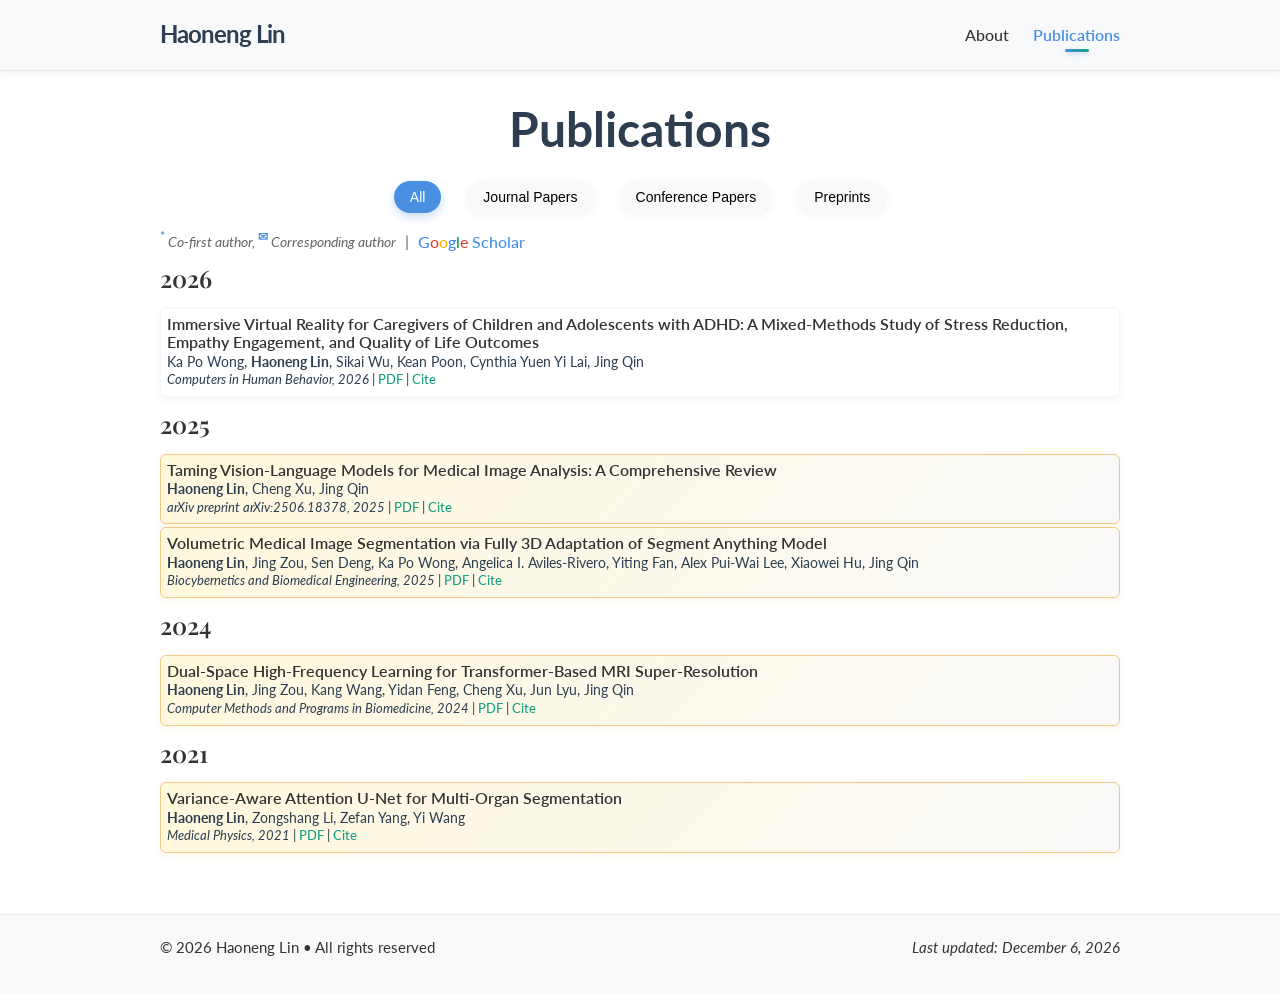
==== publications.html @ 93731b30 "Add files via upload" ====
<!DOCTYPE html>
<html lang="en">
<head>
    <meta charset="UTF-8">
    <meta name="viewport" content="width=device-width, initial-scale=1.0">
    <title>Haoneng Lin - Publications</title>
    <link rel="stylesheet" href="css/main.css">
    <link rel="stylesheet" href="css/publications.css">
    <link rel="stylesheet" href="https://cdnjs.cloudflare.com/ajax/libs/font-awesome/6.0.0/css/all.min.css">
    <link rel="preconnect" href="https://fonts.googleapis.com">
    <link rel="preconnect" href="https://fonts.gstatic.com" crossorigin>
    <link href="https://fonts.googleapis.com/css2?family=Lato:wght@300;400;700&family=Playfair+Display:wght@400;700&display=swap" rel="stylesheet">
    <script src="js/navigation.js"></script>
</head>
<body class="publications-page">

    <div class="page-content">
        <div class="wrapper">
            <h1 class="page-title">Publications</h1> 
                            
            <div class="publication-filters">
                <button class="filter-btn active" data-filter="all">All</button>
                <button class="filter-btn" data-filter="journal">Journal Papers</button>
                <button class="filter-btn" data-filter="conference">Conference Papers</button>
                <button class="filter-btn" data-filter="preprint">Preprints</button>
            </div>

            <div style="text-align: left;">
                    <span class="notation-item" style="font-size: 0.9em;"><sup>*</sup> Co-first author, <sup>✉</sup> Corresponding author</span>
                    <span class="link-separator">|</span>
                    <a href="https://scholar.google.com.hk/citations?user=DPz_c_8AAAAJ&hl=zh-CN" target="_blank" class="google-scholar-link"><font color="#4285F4">G</font><font color="#DB4437">o</font><font color="#F4B400">o</font><font color="#4285F4">g</font><font color="#0F9D58">l</font><font color="#DB4437">e</font> Scholar</a>
            </div>

            <div id="publications-container" class="publications-list">
                <!-- Publications will be loaded from BIB file via JavaScript -->
                <div class="loading">Loading publications...</div>
            </div>


        </div>
    </div>

    <footer class="site-footer" id="site-footer">
        <!-- Footer content will be generated by footer.js -->
    </footer>

    <script src="js/bibtex-parser.js"></script>
    <script src="js/publications.js"></script>
    <script src="js/animations.js"></script>
    <script src="js/footer.js"></script>
</body>
</html>
---- css/main.css ----
/* Base Styles */
:root {
    --primary-color: #4a90e2;
    --primary-color-rgb: 74, 144, 226;
    --secondary-color: #2c3e50;
    --accent-color: #16a085;
  --highlight-color: #f39c12;
  --danger-color: #e74c3c;
    --text-color: #333;
    --light-text-color: #666;
    --background-color: #fff;
  --surface-color: #f8f9fa;
    --grey-color-light: #f9f9f9;
    --grey-color-dark: #777;
    --border-color: #e9ecef;
    --link-color: #4a90e2;
    --link-hover-color: #2c3e50;
    --header-background: #f8f9fa;
  --footer-background: #f8f9fa;
  --highlight-bg: #fff8dc;
  --highlight-border: #f0c987;
  --warning-bg: #fff3cd;
    --spacing-unit: 20px;
  --space-xs: 6px;
  --space-sm: 12px;
  --space-md: 20px;
  --space-lg: 30px;
    --border-radius: 8px;
  --border-radius-sm: 6px;
  --border-radius-lg: 12px;
    --box-shadow: 0 4px 12px rgba(0, 0, 0, 0.08);
  --box-shadow-sm: 0 2px 8px rgba(0, 0, 0, 0.06);
  --box-shadow-lg: 0 8px 24px rgba(0, 0, 0, 0.12);
    --transition-speed: 0.3s;
  --transition-fast: 0.18s;
    --max-width: 1000px;
    --content-width: 700px;
    --font-family: 'Lato', -apple-system, BlinkMacSystemFont, "Segoe UI", Roboto, Helvetica, Arial, sans-serif;
}

* {
  margin: 0;
  padding: 0;
  box-sizing: border-box;
}

body {
  font-family: var(--font-family);
  font-size: 16px;
  line-height: 1.6;
  color: var(--text-color);
  background-color: var(--background-color);
  padding-top: 80px; /* Account for fixed header */
}

a {
  color: var(--link-color);
  text-decoration: none;
  transition: color var(--transition-speed) ease;
}

a:hover {
  color: var(--link-hover-color);
  text-decoration: underline;
}

a:focus-visible,
button:focus-visible,
input:focus-visible,
select:focus-visible,
textarea:focus-visible {
  outline: 2px solid var(--primary-color);
  outline-offset: 2px;
}

h1, h2, h3, h4, h5, h6 {
  margin-bottom: 15px;
  font-weight: 600;
  line-height: 1.2;
}

p {
  margin-bottom: 15px;
}

ul, ol {
  margin-left: 20px;
  margin-bottom: 15px;
}

/* 布局 */
.wrapper {
  max-width: var(--max-width);
  margin: 0 auto;
  padding: 0 var(--spacing-unit);
}

.page-content {
  padding: var(--spacing-unit) 0;
}

/* 头部样式 */
.site-header {
  background-color: var(--header-background);
  box-shadow: var(--box-shadow-sm);
  padding: 15px 0;
  position: fixed;
  top: 0;
  left: 0;
  right: 0;
  z-index: 1000;
  border-bottom: 1px solid var(--border-color);
  transition: background-color 0.3s ease, backdrop-filter 0.3s ease, box-shadow 0.3s ease;
}

/* 滚动时的透明效果 */
.site-header.scrolled {
  background-color: rgba(248, 249, 250, 0.9);
  /* backdrop-filter: blur(10px); */
  /* -webkit-backdrop-filter: blur(10px); */
  box-shadow: var(--box-shadow);
}

.site-title {
  font-size: 24px;
  font-weight: 700;
  letter-spacing: -1px;
  margin-bottom: 0;
  float: left;
  color: var(--secondary-color);
}

.site-nav {
  float: right;
  line-height: 40px;
}

.site-nav .nav-trigger {
  display: none;
}

.site-nav .menu-icon {
  display: none;
}

.site-nav .page-link {
  color: var(--text-color);
  line-height: 1.5;
  margin-left: var(--space-md);
  font-weight: 500;
  border-radius: var(--border-radius-sm);
  transition: color var(--transition-fast) ease, background-color var(--transition-fast) ease;
}

.site-nav .page-link:hover {
  color: var(--primary-color);
  text-decoration: none;
}

.site-nav .page-link.active {
  color: var(--primary-color);
  font-weight: 600;
  position: relative;
}

.site-nav .page-link.active::after {
  content: '';
  position: absolute;
  bottom: -8px;
  left: 50%;
  transform: translateX(-50%);
  width: 24px;
  height: 3px;
  background: linear-gradient(90deg, var(--primary-color), var(--accent-color));
  border-radius: 2px;
  box-shadow: 0 2px 4px rgba(var(--primary-color-rgb), 0.3);
}

.site-nav .page-link[aria-current="page"] {
  color: var(--primary-color);
  font-weight: 600;
}

/* Ensure all header elements use consistent styling */
header {
    background-color: transparent;
}

/* Removed conflicting navbar styles - using .site-header consistently */

/* Mobile Navigation - using consistent .site-header approach */

/* 移动端导航 */
@media screen and (max-width: 600px) {
  .site-nav {
    position: absolute;
    top: 9px;
    right: 15px;
    background-color: #f8f9fa;
    border: 1px solid #e9ecef;
    border-radius: var(--border-radius-sm);
    text-align: right;
    box-shadow: var(--box-shadow-sm);
  }

  .site-nav label[for="nav-trigger"] {
    display: block;
    float: right;
    width: 36px;
    height: 36px;
    z-index: 2;
    cursor: pointer;
  }

  .site-nav .menu-icon {
    display: block;
    float: right;
    width: 36px;
    height: 26px;
    line-height: 0;
    padding-top: 10px;
    text-align: center;
  }

  .site-nav input ~ .trigger {
    clear: both;
    display: none;
  }

  .site-nav input:checked ~ .trigger {
    display: block;
    padding-bottom: 5px;
  }

  .site-nav .page-link {
    display: block;
    padding: 8px 10px;
    margin-left: 0;
    margin-right: 0;
    margin-bottom: 5px;
  }

  .site-nav .page-link.active::after {
    display: none;
  }

  .site-nav .page-link.active {
    background-color: rgba(var(--primary-color-rgb), 0.1);
    border-radius: 4px;
  }
}

/* 个人资料部分 */
.profile {
  display: flex;
  flex-wrap: wrap;
  margin-bottom: var(--spacing-unit);
  align-items: center;
}

.profile-pic {
  width: 200px;
  height: 200px;
  border-radius: 50%;
  object-fit: cover;
  margin-right: 30px;
  margin-bottom: 20px;
}

.profile-info {
  flex: 1;
  min-width: 300px;
}

.profile-info h1 {
  margin-bottom: 5px;
}

.profile-info h2 {
  font-size: 1.2em;
  font-weight: 400;
  color: var(--light-text-color);
  margin-bottom: 10px;
}

/* Title Position Styles */
.title-position {
  font-size: 1.3em;
  font-weight: 500;
  color: var(--primary-color);
  margin-bottom: 15px;
  line-height: 1.5;
  display: flex;
  flex-wrap: wrap;
  align-items: baseline;
  gap: 12px;
}

.contact-info {
  margin-top: 15px;
}

.contact-info a {
  display: inline-block;
  margin-right: 15px;
  margin-bottom: 5px;
  color: var(--text-color);
  transition: all 0.3s ease;
}

.contact-info a:hover {
  transform: translateY(-2px);
}

.contact-info i {
  margin-right: 5px;
}

/* 为每个联系方式设置特定的品牌颜色 */
.contact-gmail i {
  color: #EA4335;
}

.contact-gmail:hover {
  color: #EA4335;
}

.contact-university i {
  color: #115740;
}

.contact-university:hover {
  color: #115740;
}

.contact-github i {
  color: #333;
}

.contact-github:hover {
  color: #333;
}

.contact-scholar i {
  color: #4285F4;
}

.contact-scholar:hover {
  color: #4285F4;
}

.contact-cv i {
  color: #6B7280;
}

.contact-cv:hover {
  color: #6B7280;
}

.contact-zhihu i {
  color: #0084FF;
}

.contact-zhihu:hover {
  color: #0084FF;
}

/* 内容部分 */
section {
  margin-bottom: var(--spacing-unit);
  padding-bottom: var(--spacing-unit);
  border-bottom: 1px solid var(--border-color);
}

section p {
  line-height: 1.65;
}

/* Page content stability and smooth transitions */
.page-content {
  min-height: 60vh; /* Ensure minimum page height */
  transition: opacity 0.3s ease;
}

section:last-child {
  border-bottom: none;
}

section h2 {
  margin-bottom: 20px;
  color: var(--text-color);
  font-size: 1.8em;
}

/* News Section */
.news {
  margin-bottom: 20px;
}

.news-container {
  position: relative;
  background-color: var(--background-color);
  border-radius: 8px;
  overflow: hidden;
  overflow-x: hidden;
  min-height: auto; /* Adapt to content; rely on max-height of .news-scroll for long lists */
}

.news-scroll {
  max-height: 300px;
  overflow-y: auto;
  scrollbar-width: none; /* Firefox - hide scrollbar by default */
  -ms-overflow-style: none; /* IE and Edge - hide scrollbar by default */
}

/* Hide scrollbar by default for WebKit browsers */
.news-scroll::-webkit-scrollbar {
  width: 0px;
  background: transparent;
}

/* Show scrollbar only on hover */
.news-container:hover .news-scroll {
  scrollbar-width: thin;
  scrollbar-color: var(--primary-color) var(--background-color);
}

.news-container:hover .news-scroll::-webkit-scrollbar {
  width: 6px;
}

.news-container:hover .news-scroll::-webkit-scrollbar-track {
  background: var(--background-color);
}

.news-container:hover .news-scroll::-webkit-scrollbar-thumb {
  background: var(--primary-color);
  border-radius: 3px;
}

.news-container:hover .news-scroll::-webkit-scrollbar-thumb:hover {
  background: var(--accent-color);
}

.news-item {
  display: flex;
  align-items: flex-start;
  gap: var(--space-xs);
  padding: var(--space-xs) var(--space-sm);
  transition: background-color var(--transition-speed) ease;
}

.news-item:hover {
  background-color: rgba(var(--primary-color-rgb), 0.05);
}

.news-item .date {
  font-weight: 600;
  color: var(--primary-color);
  font-size: 0.9em;
  white-space: nowrap;
  min-width: 70px;
}

.news-item .content {
  color: var(--secondary-color);
  font-size: 0.95em;
  line-height: 1.2;
  word-wrap: break-word;
  overflow-wrap: break-word;
  flex: 1;
}

/* Pinned news styling */
.news-item.news-item-pinned {
  background: linear-gradient(135deg, rgba(255, 215, 0, 0.1), rgba(255, 165, 0, 0.05));
  border-left: 3px solid #FFD700;
  border-radius: 6px;
  margin: 4px 0;
  position: relative;
}

.news-item.news-item-pinned:hover {
  background: linear-gradient(135deg, rgba(255, 215, 0, 0.15), rgba(255, 165, 0, 0.08));
  transform: translateX(2px);
}

.news-item.news-item-pinned .date {
  font-size: 1.2em;
  color: #FFD700;
  text-shadow: 0 0 8px rgba(255, 215, 0, 0.3);
  animation: starGlow 2s ease-in-out infinite alternate;
}

.news-item.news-item-pinned .content {
  color: #B8860B;
  font-weight: 500;
}

@keyframes starGlow {
  from { text-shadow: 0 0 8px rgba(255, 215, 0, 0.3); }
  to { text-shadow: 0 0 12px rgba(255, 215, 0, 0.6); }
}

/* Professional Activities, Awards, Teaching Sections */
.awards,
.teaching {
    margin-bottom: var(--spacing-unit);
}

/* Awards and Teaching Tables */
.teaching-table {
    width: 100%;
    border-collapse: collapse;
    margin-top: 15px;
    background-color: var(--background-color);
    border-radius: var(--border-radius);
    overflow: hidden;
}

.teaching-table thead {
    background-color: var(--grey-color-light);
    color: var(--text-color);
    border-bottom: 2px solid var(--border-color);
}

.teaching-table th {
    padding: 12px 15px;
    text-align: left;
    font-weight: 600;
    font-size: 0.9em;
    text-transform: uppercase;
    letter-spacing: 0.5px;
}

.teaching-table td {
    padding: 12px 15px;
    border-bottom: 1px solid var(--border-color);
    color: var(--text-color);
    line-height: 1.5;
}

/* Institution column center alignment */
.teaching-table td:first-child,
.teaching-table th:first-child {
    text-align: center;
}

.teaching-table tbody tr:hover {
    background-color: var(--grey-color-light);
    transition: background-color var(--transition-speed);
}

.teaching-table tbody tr:last-child td {
    border-bottom: none;
}

/* Responsive table design */
@media (max-width: 900px) {
    .teaching-table {
        font-size: 0.9em;
    }
    
    .teaching-table th,
    .teaching-table td {
        padding: 8px 10px;
    }
}

/* Simple Footer Styles */
.site-footer {
  border-top: 1px solid var(--border-color);
  padding: var(--spacing-unit) 0;
  background-color: var(--footer-background);
}

.footer-col-wrapper {
  display: flex;
  flex-wrap: wrap;
  justify-content: space-between;
  align-items: center;
}

.footer-col {
  margin-bottom: 15px;
}

.footer-col p {
  margin: 0;
  color: var(--text-color);
  font-size: 0.95em;
}

.update-time {
  font-size: 0.9em;
  color: var(--light-text-color);
  font-style: italic;
}

/* 响应式设计 */
@media screen and (max-width: 900px) {
  .profile {
    flex-direction: column;
    align-items: center;
    text-align: center;
  }

  .profile-pic {
    margin-right: 0;
  }

  /* Footer responsive design */
  .footer-col-wrapper {
    flex-direction: column;
    text-align: center;
  }
}

/* Selected Publications */
.publications-container {
  display: flex;
  flex-direction: column;
  gap: 8px;
  min-height: 50px; /* Prevent layout shift during loading */
}

.lab-title-row {
  display: flex;
  align-items: center;
  justify-content: center;
  gap: 20px;
  margin-bottom: 10px;
}

.lab-logo {
  width: 60px;
  height: 60px;
  display: flex;
  justify-content: center;
  align-items: center;
  flex-shrink: 0;
}

.lab-logo-img {
  width: 100%;
  height: 100%;
  object-fit: contain;
  transition: transform var(--transition-speed) ease;
}

.lab-logo:hover .lab-logo-img {
  transform: scale(1.05);
}

.lab-name {
  font-size: 3em;
  font-weight: 600;
  color: var(--secondary-color);
  margin: 0;
  font-family: 'Lato', 'Helvetica Neue', 'Arial', sans-serif;
  letter-spacing: 0.5px;
  text-transform: none;
}

.lab-github-link {
  display: inline-flex;
  align-items: center;
  gap: 6px;
  padding: 8px 16px;
  background: var(--primary-color);
  color: white;
  text-decoration: none;
  border-radius: 20px;
  font-size: 0.9em;
  font-weight: 500;
  transition: all var(--transition-speed) ease;
  box-shadow: 0 2px 4px rgba(0,0,0,0.1);
}

.lab-github-link:hover {
  background: var(--secondary-color);
  transform: translateY(-1px);
  box-shadow: 0 4px 8px rgba(0,0,0,0.15);
  color: white;
}

.lab-github-link i {
  font-size: 1.1em;
}

.lab-github-inline {
  margin-top: 15px;
  margin-bottom: 0;
}

.lab-subtitle {
  font-size: 1.3em;
  color: var(--primary-color);
  font-style: italic;
  font-weight: 300;
  margin-bottom: 20px;
  text-align: center;
}

/* Lab Introduction Section */
.lab-intro {
  display: grid;
  grid-template-columns: 1.4fr 1.0fr;
  gap: 20px;
  margin-bottom: 50px;
  align-items: start;
}

.lab-photo-placeholder {
  display: flex;
  justify-content: center;
  align-items: center;
  margin-top: 40px;
}

.lab-photo {
  width: 100%;
  max-width: 450px;
  border-radius: var(--border-radius);
  object-fit: cover;
}

.lab-description {
  font-size: 1.0em;
  text-align: justify;
  line-height: 1.5;
  color: var(--text-color);
}

.lab-description p {
  margin-bottom: 20px;
}

/* Responsive design for lab intro */
@media (max-width: 900px) {
  .lab-intro {
    grid-template-columns: 1fr;
    gap: 30px;
  }
  
  .lab-name {
    font-size: 2.5em;
  }
  
  .lab-subtitle {
    font-size: 1.1em;
  }
}

.section-title {
  font-size: 22px;
  text-align: left;
  margin-bottom: 10px;
  color: var(--secondary-color);
}

.subsection-title {
  font-size: 1.8em;
  margin: 30px 0 20px 0;
  color: var(--secondary-color);
}

.openings-intro {
  text-align: center;
  margin-bottom: 20px;
  font-size: 1.1em;
  color: var(--light-text-color);
}

.members-grid {
  display: grid;
  grid-template-columns: repeat(4, 1fr);
  gap: 20px;
  margin-bottom: 40px;
}

@media (max-width: 1200px) {
  .members-grid {
    grid-template-columns: repeat(3, 1fr);
  }
}

@media (max-width: 900px) {
  .members-grid {
    grid-template-columns: repeat(2, 1fr);
  }
}

@media (max-width: 600px) {
  .members-grid {
    grid-template-columns: 1fr;
  }
}

.member-card, .opening-card {
  background: var(--background-color);
  border: 1px solid rgba(0,0,0,0.1);
  border-radius: var(--border-radius);
  padding: 25px;
  box-shadow: var(--box-shadow);
  transition: transform var(--transition-speed) ease, box-shadow var(--transition-speed) ease;
  text-align: center;
}

.opening-card {
  margin-bottom: 10px;
  text-align: left;
  padding: 15px 20px;
}

.opening-card:hover {
  transform: translateY(-2px);
  box-shadow: 0 4px 12px rgba(0,0,0,0.15);
}

.opening-card.highlight {
  background: linear-gradient(135deg, var(--warning-bg) 0%, #ffeaa7 100%);
  border: 2px solid var(--highlight-color);
  box-shadow: 0 4px 15px rgba(243, 156, 18, 0.3);
}

.opening-card.highlight:hover {
  transform: translateY(-3px);
  box-shadow: 0 6px 20px rgba(243, 156, 18, 0.4);
}

.member-card:hover {
  transform: translateY(-5px);
  box-shadow: 0 8px 25px rgba(0,0,0,0.15);
}

.member-image {
  width: 120px;
  height: 120px;
  border-radius: 50%;
  object-fit: cover;
  margin: 0 auto 5px auto;
  border: 3px solid #f8f9fa;
  box-shadow: 0 2px 10px rgba(0,0,0,0.1);
  transition: transform var(--transition-speed) ease;
}

.member-image:hover {
  transform: scale(1.05);
}

.member-name {
  font-size: 1.2em;
  font-weight: 600;
  margin-bottom: 8px;
  color: var(--secondary-color);
}

.member-title {
  font-weight: 500;
  color: var(--primary-color);
  margin-bottom: 5px;
  font-size: 0.9em;
}

.member-bio {
  color: var(--light-text-color);
  margin-bottom: 20px;
  line-height: 1.5;
  font-size: 0.85em;
}

.member-contact {
  margin-bottom: 15px;
}

.member-email {
  color: var(--text-color);
  font-size: 0.9em;
  margin-bottom: 10px;
  word-break: break-word;
}

.member-links {
  display: flex;
  justify-content: center;
  gap: 15px;
  flex-wrap: wrap;
}

.member-links a {
  color: var(--primary-color);
  font-size: 1.3em;
  transition: all var(--transition-speed) ease;
  padding: 8px;
  border-radius: 50%;
  background: #f8f9fa;
  width: 40px;
  height: 40px;
  display: flex;
  align-items: center;
  justify-content: center;
  text-decoration: none;
}

.member-links a:hover {
  color: white;
  background: var(--primary-color);
  transform: translateY(-2px);
}

.member-links a.homepage {
  background: #e3f2fd;
}

.member-links a.homepage:hover {
  background: #2196f3;
}

.member-links a.email {
  background: #fff3e0;
}

.member-links a.email:hover {
  background: #ff9800;
}

.member-links a.scholar {
  background: #f3e5f5;
}

.member-links a.scholar:hover {
  background: #9c27b0;
}

/* Welcome Message Styles */
.welcome-message {
  text-align: center;
  padding: 40px;
  background: linear-gradient(135deg, #f8f9fa 0%, #e9ecef 100%);
  border-radius: var(--border-radius);
  border: 1px solid #dee2e6;
  box-shadow: var(--box-shadow);
  margin: 20px 0;
}

.welcome-message h2 {
  color: var(--secondary-color);
  font-size: 2.2em;
  margin-bottom: 20px;
  font-family: 'Playfair Display', serif;
}

.welcome-description {
  font-size: 1.2em;
  color: var(--text-color);
  margin-bottom: 30px;
  line-height: 1.6;
}

.opportunities {
  margin: 30px 0;
  text-align: left;
  max-width: 500px;
  margin-left: auto;
  margin-right: auto;
}

.opportunities h3 {
  color: var(--primary-color);
  font-size: 1.4em;
  margin-bottom: 15px;
  text-align: center;
}

.opportunities ul {
  list-style: none;
  padding: 0;
}

.opportunities li {
  background: white;
  padding: 12px 20px;
  margin: 8px 0;
  border-radius: 8px;
  border-left: 4px solid var(--primary-color);
  box-shadow: 0 2px 4px rgba(0,0,0,0.1);
  transition: transform 0.2s ease;
}

.opportunities li:hover {
  transform: translateX(5px);
}

.contact-info {
  font-size: 1.1em;
  color: var(--text-color);
  margin-top: 30px;
}

.contact-info a {
  color: var(--primary-color);
  text-decoration: none;
  /* font-weight: 600; */
  border-bottom: 2px solid transparent;
  transition: border-color 0.3s ease;
}

.contact-info a:hover {
  border-bottom-color: var(--primary-color);
}

.opening-card h2 {
  color: var(--secondary-color);
  margin-bottom: 12px;
  font-size: 1.4em;
  font-weight: 600;
}

.opening-card ul {
  margin: 8px 0;
  padding-left: 18px;
}

.opening-card li {
  margin-bottom: 4px;
  line-height: 1.5;
}

.opening-card p {
  margin-bottom: 12px;
  line-height: 1.6;
}

.page-title {
  margin-bottom: 30px;
  font-size: 2.5em;
  text-align: center;
}

.loading {
  text-align: center;
  padding: 60px 20px;
  font-style: italic;
  color: var(--light-text-color);
  font-size: 1.1em;
  min-height: 200px;
  display: flex;
  align-items: center;
  justify-content: center;
  position: relative;
}

.loading::before {
  content: '';
  width: 18px;
  height: 18px;
  margin-right: 10px;
  border-radius: 50%;
  border: 2px solid rgba(var(--primary-color-rgb), 0.2);
  border-top-color: var(--primary-color);
  animation: spinLoader 0.8s linear infinite;
}

@keyframes spinLoader {
  from { transform: rotate(0deg); }
  to { transform: rotate(360deg); }
}

.fade-in-section {
  opacity: 0;
  transform: translateY(14px);
  transition: opacity 0.45s ease, transform 0.45s ease;
}

.fade-in-section.is-visible {
  opacity: 1;
  transform: translateY(0);
}

.state-message {
  text-align: center;
  padding: 22px 14px;
  border: 1px dashed var(--border-color);
  border-radius: var(--border-radius);
  color: var(--light-text-color);
  background: var(--surface-color);
}

.state-message strong {
  color: var(--secondary-color);
}

.state-message.is-error {
  border-color: rgba(231, 76, 60, 0.3);
  background: rgba(231, 76, 60, 0.04);
  color: #9f2d22;
}

.opening-highlight {
  background: linear-gradient(135deg, #fffdf8 0%, var(--highlight-bg) 100%);
  border: 1px solid var(--highlight-border);
  border-left: 4px solid #d98324;
  border-radius: var(--border-radius);
  padding: 16px;
  margin: 20px 0;
  box-shadow: 0 8px 22px rgba(0, 0, 0, 0.06);
}

.opening-highlight-title {
  color: #a33f13;
  font-weight: 700;
  font-size: 1.1rem;
}

.opening-highlight-header {
  display: flex;
  align-items: center;
  justify-content: space-between;
  gap: 10px;
}

.opening-highlight hr {
  border: none;
  border-top: 1px dashed #ebc78c;
  margin: 10px 0 14px;
}

.opening-highlight p {
  margin: 8px 0;
  color: var(--text-color);
  line-height: 1.65;
}

.opening-highlight-accent {
  color: var(--danger-color);
  font-weight: 700;
}

.opening-highlight-intro {
  margin: 6px 0;
}

.opening-status-grid {
  display: grid;
  grid-template-columns: repeat(3, minmax(0, 1fr));
  gap: 12px;
  margin-top: 12px;
}

.opening-status-card {
  background: #fff;
  border: 1px solid #e9dfcf;
  border-radius: 10px;
  padding: 12px;
  box-shadow: 0 4px 10px rgba(0, 0, 0, 0.04);
  transition: transform 0.24s ease, box-shadow 0.24s ease, border-color 0.24s ease;
  animation: openingCardEnter 0.45s ease both;
}

.opening-status-card:nth-child(2) {
  animation-delay: 0.06s;
}

.opening-status-card:nth-child(3) {
  animation-delay: 0.12s;
}

.opening-status-card:hover {
  transform: translateY(-3px);
}

.opening-status-head {
  display: flex;
  justify-content: space-between;
  align-items: center;
  gap: 10px;
  margin-bottom: 8px;
}

.opening-role {
  font-weight: 700;
  color: #4d4032;
}

.opening-status-badge {
  flex-shrink: 0;
  border-radius: 999px;
  padding: 2px 10px;
  font-size: 0.8rem;
  font-weight: 700;
  transition: transform 0.2s ease, box-shadow 0.2s ease;
}

.opening-status-card.is-open {
  border-color: #7ecb8d;
  background: linear-gradient(180deg, #f4fff5 0%, #e8fbe9 100%);
  box-shadow: 0 8px 18px rgba(38, 166, 91, 0.16);
}

.opening-status-card.is-open:hover {
  box-shadow: 0 14px 28px rgba(28, 150, 82, 0.24);
}

.opening-status-card.is-open:hover .opening-status-badge {
  transform: translateY(-1px) scale(1.04);
  box-shadow: 0 5px 10px rgba(24, 129, 63, 0.24);
}

.opening-status-card.is-open .opening-status-badge {
  color: #ffffff;
  background: #1f9d4f;
  border: 1px solid #18813f;
}

.opening-status-card.is-closed {
  border-color: #dde2e8;
  background: linear-gradient(180deg, #f8f9fb 0%, #f3f5f8 100%);
  box-shadow: none;
}

.opening-status-card.is-closed:hover {
  transform: translateY(-1px);
  box-shadow: 0 3px 8px rgba(136, 145, 157, 0.1);
}

.opening-status-card.is-closed .opening-status-badge {
  color: #7b838d;
  background: #eceff3;
  border: 1px solid #d9dfe6;
}

.opening-status-card.is-closed .opening-role,
.opening-status-card.is-closed p {
  color: #8b939d;
}

.opening-status-card.is-longterm .opening-status-badge {
  color: #0d496e;
  background: #d9edff;
  border-color: #b8dcfb;
}

.opening-status-card p {
  margin: 0;
  font-size: 0.93rem;
  color: #4f4f4f;
}

@keyframes openingCardEnter {
  from {
    opacity: 0;
    transform: translateY(8px);
  }
  to {
    opacity: 1;
    transform: translateY(0);
  }
}

.opening-highlight-footer {
  margin-top: 12px;
}

.opening-detail-link {
  display: inline-flex;
  align-items: center;
  gap: 6px;
  text-decoration: none;
  font-weight: 700;
  color: #9e3f12;
  background: linear-gradient(180deg, #fff4eb 0%, #ffe9d8 100%);
  border: 1px solid #e0b188;
  border-radius: 999px;
  padding: 4px 11px;
  box-shadow: 0 2px 8px rgba(176, 90, 28, 0.14);
  transition: transform 0.2s ease, box-shadow 0.2s ease, color 0.2s ease, background-color 0.2s ease;
}

.opening-detail-link::after {
  content: "→";
  font-weight: 700;
  font-size: 0.8rem;
  transform: translateX(0);
  transition: transform 0.2s ease;
}

.opening-detail-link:hover {
  color: #7d2f0c;
  background: linear-gradient(180deg, #ffe8d4 0%, #ffd9bd 100%);
  box-shadow: 0 5px 14px rgba(176, 90, 28, 0.2);
  transform: translateY(-1px);
}

.opening-detail-link:hover::after {
  transform: translateX(2px);
}

.opening-detail-link:focus-visible {
  outline: none;
  box-shadow: 0 0 0 3px rgba(194, 87, 26, 0.26), 0 5px 14px rgba(176, 90, 28, 0.2);
}

.opening-detail-link:active {
  transform: translateY(0);
}

.opening-detail-link-inline {
  flex-shrink: 0;
  padding: 3px 10px;
  font-size: 0.86rem;
}

@media (max-width: 960px) {
  .opening-status-grid {
    grid-template-columns: 1fr;
  }

  .opening-highlight-header {
    align-items: flex-start;
    flex-direction: column;
  }
}

@media (prefers-reduced-motion: reduce) {
  *,
  *::before,
  *::after {
    animation-duration: 0.01ms !important;
    animation-iteration-count: 1 !important;
    transition-duration: 0.01ms !important;
    scroll-behavior: auto !important;
  }
}

/* Prevent layout shifts for dynamic content containers */
.members-grid {
  min-height: 300px;
}

.alumni-list {
  min-height: 200px;
}

.alumni-ul {
  list-style: none;
  padding: 0;
  margin: 0;
  background: var(--background-color);
  border: 1px solid rgba(0,0,0,0.08);
  border-radius: var(--border-radius);
  overflow: hidden;
}

.alumni-item {
  display: flex;
  justify-content: space-between;
  align-items: center;
  padding: 12px 16px;
  border-bottom: 1px solid rgba(0,0,0,0.05);
  transition: background-color var(--transition-speed) ease;
}

.alumni-item:last-child {
  border-bottom: none;
}

.alumni-item:hover {
  background-color: #f8f9fa;
}

.alumni-info {
  flex: 1;
  display: flex;
  flex-direction: column;
  gap: 2px;
}

.alumni-name {
  font-size: 1em;
  font-weight: 600;
  color: var(--secondary-color);
  margin: 0;
}

.alumni-position-line {
  display: flex;
  align-items: center;
  gap: 8px;
  flex-wrap: wrap;
}

.alumni-title {
  font-size: 0.85em;
  color: var(--primary-color);
  font-weight: 500;
}

.alumni-current {
  font-size: 0.8em;
  color: var(--light-text-color);
  font-style: italic;
}

.alumni-links {
  display: flex;
  gap: 6px;
  margin-left: 12px;
}

.alumni-links a {
  color: var(--primary-color);
  font-size: 0.9em;
  transition: all var(--transition-speed) ease;
  padding: 6px;
  border-radius: 50%;
  background: #f8f9fa;
  width: 24px;
  height: 24px;
  display: flex;
  align-items: center;
  justify-content: center;
  text-decoration: none;
}

.alumni-links a:hover {
  color: white;
  background: var(--primary-color);
  transform: scale(1.1);
}

/* Responsive design for alumni list */
@media (max-width: 900px) {
  .alumni-item {
    flex-direction: column;
    align-items: flex-start;
    gap: 8px;
    padding: 16px;
  }
  
  .alumni-links {
    margin-left: 0;
    align-self: flex-end;
  }
  
  .alumni-info {
    width: 100%;
  }
  
  .alumni-position-line {
    flex-direction: column;
    align-items: flex-start;
    gap: 4px;
  }
  
  .alumni-current {
    margin-left: 0;
  }
}

@media (max-width: 600px) {
  .alumni-position-line {
    gap: 2px;
  }
  
  .alumni-title, .alumni-current {
    font-size: 0.8em;
  }
}

/* Empty state messages */
.no-members, .no-alumni {
  text-align: center;
  color: var(--light-text-color);
  font-style: italic;
  padding: 40px 20px;
  background: var(--surface-color);
  border-radius: var(--border-radius);
  border: 1px dashed var(--border-color);
}

/* ===== PROJECT PAGE STYLES ===== */

.page-title {
  font-size: 3em;
  font-weight: 700;
  color: var(--secondary-color);
  margin-bottom: 20px;
  font-family: 'Lato', sans-serif;
}

/* Projects filter section */
.projects-filter {
  margin-bottom: 50px;
  padding: 30px;
  background: var(--surface-color);
  border-radius: var(--border-radius);
  border: 1px solid var(--border-color);
}

.filter-container {
  text-align: center;
}

.filter-tags {
  display: flex;
  flex-wrap: wrap;
  justify-content: center;
  gap: 12px;
}

.filter-tag {
  background: white;
  border: 2px solid var(--primary-color);
  color: var(--primary-color);
  padding: 8px 16px;
  border-radius: 25px;
  font-size: 0.9em;
  font-weight: 500;
  cursor: pointer;
  transition: all var(--transition-speed) ease;
  white-space: nowrap;
}

.filter-tag:hover {
  background: var(--primary-color);
  color: white;
  transform: translateY(-2px);
  box-shadow: 0 4px 12px rgba(0, 123, 255, 0.3);
}

.filter-tag.active {
  background: var(--primary-color);
  color: white;
  box-shadow: 0 4px 12px rgba(0, 123, 255, 0.3);
}

/* Projects grid */
.projects-grid {
  margin-bottom: 60px;
}

.projects-container {
  display: grid;
  grid-template-columns: repeat(3, 1fr);
  gap: 20px;
  max-width: 1200px;
  margin: 0 auto;
}

/* Project card */
.project-card {
  background: white;
  border-radius: var(--border-radius);
  box-shadow: 0 4px 20px rgba(0, 0, 0, 0.1);
  overflow: hidden;
  transition: all var(--transition-speed) ease;
  position: relative;
  height: fit-content;
}

.project-card:hover {
  transform: translateY(-8px);
  box-shadow: 0 8px 30px rgba(0, 0, 0, 0.15);
}

.featured-badge {
  position: absolute;
  top: 15px;
  right: 15px;
  background: linear-gradient(135deg, #ffd700, #ffed4e);
  color: #333;
  padding: 6px 12px;
  border-radius: 20px;
  font-size: 0.8em;
  font-weight: 600;
  z-index: 2;
  box-shadow: 0 2px 8px rgba(255, 215, 0, 0.3);
}

.featured-badge i {
  margin-right: 4px;
}

/* Project image */
.project-image {
  position: relative;
  height: 200px;
  overflow: hidden;
}

.project-image img {
  width: 100%;
  height: 100%;
  object-fit: cover;
  transition: transform var(--transition-speed) ease;
}

.project-card:hover .project-image img {
  transform: scale(1.05);
}

.project-overlay {
  position: absolute;
  top: 0;
  left: 0;
  right: 0;
  bottom: 0;
  background: rgba(0, 0, 0, 0.8);
  display: flex;
  align-items: center;
  justify-content: center;
  opacity: 0;
  transition: opacity var(--transition-speed) ease;
}

.project-card:hover .project-overlay {
  opacity: 1;
}

.project-links {
  display: flex;
  gap: 15px;
  flex-wrap: wrap;
  justify-content: center;
}

.project-link {
  background: white;
  color: var(--primary-color);
  padding: 10px 15px;
  border-radius: 25px;
  text-decoration: none;
  font-size: 0.9em;
  font-weight: 500;
  transition: all var(--transition-speed) ease;
  display: flex;
  align-items: center;
  gap: 6px;
}

.project-link:hover {
  background: var(--primary-color);
  color: white;
  transform: scale(1.05);
}

/* Project content */
.project-content {
  padding: 18px;
}

.project-header {
  display: flex;
  justify-content: space-between;
  align-items: flex-start;
  margin-bottom: 12px;
  gap: 12px;
}

.project-title-row {
  display: flex;
  align-items: center;
  gap: 10px;
  flex: 1;
  flex-wrap: wrap;
}

.project-title {
  font-size: 1.2em;
  font-weight: 600;
  color: var(--secondary-color);
  margin: 0;
  line-height: 1.3;
  flex: 1;
  min-width: 0; /* Allow title to shrink if needed */
}

.project-stars {
  display: flex;
  align-items: center;
  gap: 6px;
  color: var(--light-text-color);
  font-size: 0.9em;
  white-space: nowrap;
}

.project-stars i {
  color: #333;
}

.project-stars.loading {
  opacity: 0.6;
}

.project-stars.loading span {
  animation: pulse 1.5s ease-in-out infinite;
}

@keyframes pulse {
  0%, 100% { opacity: 0.6; }
  50% { opacity: 1; }
}

.project-venue {
  background: var(--primary-color);
  color: white;
  padding: 4px 12px;
  border-radius: 15px;
  font-size: 0.8em;
  font-weight: 500;
  display: inline-block;
  white-space: nowrap;
  flex-shrink: 0;
}

.project-description {
  color: var(--text-color);
  line-height: 1.5;
  margin-bottom: 15px;
  font-size: 0.9em;
}

.project-tags {
  display: flex;
  flex-wrap: wrap;
  gap: 8px;
}

.project-tag {
  background: #f8f9fa;
  color: var(--primary-color);
  padding: 3px 8px;
  border-radius: 10px;
  font-size: 0.75em;
  font-weight: 500;
  cursor: pointer;
  transition: all var(--transition-speed) ease;
  border: 1px solid #e9ecef;
}

.project-tag:hover {
  background: var(--primary-color);
  color: white;
  transform: translateY(-1px);
}

/* Projects stats */
.projects-stats {
  margin-bottom: 60px;
  padding: 40px;
  background: linear-gradient(135deg, var(--primary-color), #0056b3);
  border-radius: var(--border-radius);
  color: white;
}

.stats-container {
  display: grid;
  grid-template-columns: repeat(auto-fit, minmax(200px, 1fr));
  gap: 30px;
  max-width: 800px;
  margin: 0 auto;
}

.stat-item {
  text-align: center;
  padding: 20px;
  background: rgba(255, 255, 255, 0.1);
  border-radius: var(--border-radius);
  backdrop-filter: blur(10px);
}

.stat-item i {
  font-size: 2.5em;
  margin-bottom: 15px;
  opacity: 0.9;
}

.stat-number {
  display: block;
  font-size: 2.5em;
  font-weight: 700;
  margin-bottom: 8px;
}

.stat-label {
  font-size: 1em;
  opacity: 0.9;
  font-weight: 500;
}

/* Error and empty states */
.no-projects, .error-message {
  text-align: center;
  padding: 60px 20px;
  color: var(--light-text-color);
  grid-column: 1 / -1;
}

.error-message {
  background: rgba(231, 76, 60, 0.08);
  color: #721c24;
  border-radius: var(--border-radius);
  border: 1px solid rgba(231, 76, 60, 0.22);
}

.error-message i {
  font-size: 2em;
  margin-bottom: 15px;
  display: block;
}

/* Responsive design for projects */
@media (max-width: 1200px) and (min-width: 901px) {
  .projects-container {
    grid-template-columns: repeat(2, 1fr);
    gap: 18px;
  }
}

@media (max-width: 900px) {
  .page-title {
    font-size: 2.5em;
  }
  
  .projects-container {
    grid-template-columns: 1fr;
    gap: 16px;
  }
  
  .project-header {
    flex-direction: column;
    align-items: flex-start;
    gap: 10px;
  }
  
  .project-title-row {
    flex-direction: column;
    align-items: flex-start;
    gap: 8px;
  }
  
  .project-venue {
    font-size: 0.75em;
    padding: 3px 10px;
  }
  
  .project-stars {
    align-self: flex-end;
  }
  
  .filter-tags {
    gap: 8px;
  }
  
  .filter-tag {
    padding: 6px 12px;
    font-size: 0.85em;
  }
  
  .projects-filter {
    padding: 20px;
  }
  
  .stats-container {
    grid-template-columns: 1fr;
    gap: 20px;
  }
  
  .project-links {
    gap: 10px;
  }
  
  .project-link {
    padding: 8px 12px;
    font-size: 0.8em;
  }
}

@media (max-width: 600px) {
  .page-title {
    font-size: 2em;
  }
  
  .projects-container {
    grid-template-columns: 1fr;
    gap: 15px;
  }
  
  .project-content {
    padding: 16px;
  }
  
  .project-title {
    font-size: 1.1em;
  }
  
  .filter-tags {
    justify-content: flex-start;
  }
  
  .projects-stats {
    padding: 30px 20px;
  }
  
  .stat-number {
    font-size: 2em;
  }
  
  .stat-item i {
    font-size: 2em;
  }
}
---- css/publications.css ----
/* Publications List Styles - Compact Design */
.publications-list {
  margin-top: 10px;
  margin-bottom: 30px;
  display: flex;
  flex-direction: column;
  gap: 2px;
  min-height: 400px; /* Prevent layout shift during loading */
}

.publication-item {
  margin-bottom: 1px;
  padding: 6px;
  border: 1px solid rgba(0,0,0,0.04);
  border-radius: var(--border-radius-sm);
  background-color: var(--background-color);
  box-shadow: var(--box-shadow-sm);
  transition: transform var(--transition-speed) ease, box-shadow var(--transition-speed) ease;
  display: flex;
  align-items: flex-start;
  gap: 6px;
  max-width: 100%;
  height: auto;
}

.publication-item:hover {
  transform: translateY(-1px);
  box-shadow: var(--box-shadow);
}

/* Highlighted/Selected Publications */
.publication-highlighted {
  background: linear-gradient(135deg, var(--highlight-bg) 0%, #f9f9f9 100%);
  border: 1px solid var(--highlight-border);
  box-shadow: 0 2px 8px rgba(240, 201, 135, 0.2);
}

.publication-highlighted:hover {
  transform: translateY(-2px);
  box-shadow: 0 4px 12px rgba(240, 201, 135, 0.3);
}

/* Compact styling for index page */
body.index-page .publication-item,
.publication-item--index {
  margin-bottom: 0px;
  padding: 4px;
  gap: 4px;
  border-radius: 3px;
}

body.index-page .publication-image,
.publication-item--index .publication-image {
  flex: 0 0 140px;
  width: 140px;
  height: 90px;
  margin-right: 16px;
}

body.index-page .publication-title,
.publication-item--index .publication-title {
  font-size: 1.05em;
  margin-bottom: 2px;
  line-height: 1.1;
}

body.index-page .publication-authors,
.publication-item--index .publication-authors {
  font-size: 0.9em;
  margin-bottom: 2px;
  line-height: 1.1;
}

body.index-page .publication-venue,
.publication-item--index .publication-venue {
  font-size: 0.85em;
  margin-bottom: 2px;
  line-height: 1.1;
}

body.index-page .year-links-container,
.publication-item--index .year-links-container {
  margin-top: 2px;
}

/* Enhanced visibility for PDF, star, and citation regions on index page */
body.index-page .publication-links a,
.publication-item--index .publication-links a {
  font-size: 0.85em;
  padding: 2px 4px;
  font-weight: 500;
}

body.index-page .github-stars,
.publication-item--index .github-stars {
  font-size: 1.0em;
  font-weight: 500;
}

/* Adjust spacing for enhanced visibility elements on index page */
body.index-page .publication-links,
.publication-item--index .publication-links {
  margin-top: 4px;
}

body.index-page .publication-links a,
.publication-item--index .publication-links a {
  margin-right: 10px;
  margin-bottom: 6px;
}

/* Ensure proper spacing and alignment for compact layout */
body.index-page .publication-content,
.publication-item--index .publication-content {
  display: flex;
  flex-direction: column;
  justify-content: flex-start;
}

/* Maintain hover effects for compact cards */
body.index-page .publication-item:hover,
.publication-item--index:hover {
  transform: translateY(-1px);
  box-shadow: 0 2px 4px rgba(0,0,0,0.08);
}

/* Reduced font sizes for publications page */
body.publications-page .publication-title,
.publication-item--page .publication-title {
  font-size: 1.0em;
  margin-bottom: 3px;
  line-height: 1.15;
}

body.publications-page .publication-authors,
.publication-item--page .publication-authors {
  font-size: 0.85em;
  margin-bottom: 2px;
  line-height: 1.15;
}

body.publications-page .publication-venue,
.publication-item--page .publication-venue {
  font-size: 0.8em;
  margin-bottom: 3px;
  line-height: 1.15;
}

body.publications-page .publication-links a,
.publication-item--page .publication-links a {
  font-size: 0.7em;
}

body.publications-page .github-stars,
.publication-item--page .github-stars {
  font-size: 0.8em;
}

body.publications-page .filter-btn,
.publications-page .filter-btn {
  font-size: 14px;
  padding: 8px 16px;
}

/* Adjust spacing for publications page with smaller fonts */
body.publications-page .publication-item,
.publication-item--page {
  padding: 6px;
  margin-bottom: 1px;
}

body.publications-page .year-links-container,
.publication-item--page .year-links-container {
  margin-top: 2px;
  gap: 4px;
}

body.publications-page .publication-links,
.publication-item--page .publication-links {
  margin-top: 8px;
}

body.publications-page .publication-links a,
.publication-item--page .publication-links a {
  margin-right: 8px;
  margin-bottom: 4px;
}

.publication-image {
  flex: 0 0 140px;
  width: 140px;
  height: 90px;
  border-radius: 2px;
  border: 1px solid var(--border-color);
  object-fit: cover;
  display: block;
  margin: 0;
}

.publication-content {
  flex: 1;
  display: flex;
  flex-direction: column;
  flex-wrap: wrap;
}

.publication-title {
  font-size: 1.0em;
  font-weight: 600;
  margin-bottom: 2px;
  color: var(--text-color);
  line-height: 1.15;
}

.publication-authors {
  font-size: 0.88em;
  color: var(--secondary-color);
  margin-bottom: 2px;
  line-height: 1.15;
}

.publication-authors a {
  color: var(--primary-color);
  text-decoration: none;
  transition: color var(--transition-speed) ease;
}

.publication-authors a:hover {
  color: var(--accent-color);
  text-decoration: underline;
}

.publication-venue {
  font-size: 0.82em;
  color: var(--secondary-color);
  margin-bottom: 2px;
  font-style: italic;
  line-height: 1.15;
}

/* Acceptance info styling: bold red, placed after the year */
.accept-info {
  color: var(--danger-color);
  font-weight: 700;
}

/* Inline links in venue for publications page */
body.publications-page .publication-venue a,
.publication-item--page .publication-venue a {
  color: var(--accent-color);
  text-decoration: none;
  font-style: normal;
  font-weight: 500;
  transition: color var(--transition-speed) ease;
}

body.publications-page .publication-venue a:hover,
.publication-item--page .publication-venue a:hover {
  color: var(--primary-color);
  text-decoration: underline;
}

.year-links-container {
  display: flex;
  align-items: center;
  justify-content: flex-start;
  margin-top: 2px;
  gap: 4px;
}

.publication-links {
  margin-top: 8px;
  display: flex;
  flex-wrap: wrap;
  gap: 2px;
}

.publication-links a {
  display: inline-flex;
  align-items: center;
  margin-right: 8px;
  margin-bottom: 4px;
  font-size: 0.72em;
  color: var(--primary-color);
  transition: color var(--transition-speed) ease, transform var(--transition-speed) ease;
  padding: 1px 2px;
}

.publication-links a:hover {
  color: var(--secondary-color);
  transform: translateY(-2px);
}

.github-stars {
  display: inline-block;
  margin-left: 0px;
  font-size: 0.8em;
  color: #333;
}

.publication-links i {
  margin-right: 4px;
}

/* Publication Filters Styles */
.publication-filters {
  display: flex;
  flex-wrap: wrap;
  gap: 10px;
  /* margin-bottom: 35px; */
  justify-content: center;
  text-align: center;
  min-height: 50px; /* Prevent layout shift */
  align-items: center;
}

.filter-btn {
  padding: 10px 20px;
  background-color: var(--grey-color-light);
  border: none;
  border-radius: 25px;
  cursor: pointer;
  transition: all var(--transition-speed) ease;
  box-shadow: var(--box-shadow-sm);
  font-size: 15px;
  margin: 0 8px 12px;
}

.filter-btn:hover {
  background-color: rgba(74, 144, 226, 0.1);
  color: var(--primary-color);
  transform: translateY(-2px);
}

.filter-btn.active {
  background-color: var(--primary-color);
  color: white;
  box-shadow: 0 4px 8px rgba(74, 144, 226, 0.3);
}

.publications-loading {
  opacity: 0.75;
  transition: opacity var(--transition-fast) ease;
}

/* Featured Publications Styles */
.publications-header {
  display: flex;
  justify-content: space-between;
  align-items: center;
  margin-bottom: 20px;
}

.publications-header h2 {
  margin: 0;
}

.publications-links {
  display: flex;
  align-items: center;
  gap: 6px;
}

.publications-link,
.google-scholar-link {
  color: var(--primary-color);
  text-decoration: none;
  font-weight: 500;
  transition: color var(--transition-speed);
}

.publications-link:hover,
.google-scholar-link:hover {
  color: var(--secondary-color);
  text-decoration: underline;
}

.link-separator {
  color: var(--light-text-color);
  margin: 0 5px;
}

.selected-publications .publication-item {
  min-width: 300px;
  border: 1px solid rgba(0,0,0,0.05);
  border-radius: var(--border-radius);
  background-color: var(--background-color);
}

.selected-publications .publication-section + .publication-section {
  margin-top: 12px;
  padding-top: 8px;
}

/* Loading State */
.loading {
  text-align: center;
  padding: 60px 30px;
  color: var(--light-text-color);
  font-style: italic;
  font-size: 1.1em;
  min-height: 200px;
  display: flex;
  align-items: center;
  justify-content: center;
}

/* Responsive Design - Compact Layout */
@media screen and (max-width: 900px) {
  .publications-list {
    gap: 1px;
  }
  
  .publication-item {
    flex-direction: column;
    padding: 4px;
    gap: 4px;
  }
  
  .publication-image {
    flex: none;
    width: 100%;
    height: 120px;
    margin-bottom: 4px;
  }
  
  .publication-title {
    font-size: 0.95em;
    margin-bottom: 2px;
  }
  
  .publication-authors {
    font-size: 0.82em;
  }
  
  .publication-venue {
    font-size: 0.78em;
  }
  
  .publication-filters {
    flex-direction: column;
    align-items: center;
    gap: 6px;
    margin-bottom: 20px;
  }
  
  .filter-btn {
    width: 100%;
    max-width: 200px;
    padding: 8px 16px;
    font-size: 14px;
  }
  
  .publication-links {
    flex-direction: row;
    flex-wrap: wrap;
    gap: 1px;
    margin-top: 6px;
  }
  
  .publication-links a {
    margin-right: 6px;
    margin-bottom: 3px;
    font-size: 0.7em;
  }
}

/* Inline Citation Styles - Optimized for compact design */
.citation-container {
  margin: 8px 0;
  border: 1px solid #e0e0e0;
  border-radius: 6px;
  background-color: #fafafa;
  box-shadow: 0 1px 3px rgba(0,0,0,0.08);
  overflow: hidden;
  transition: all 0.3s cubic-bezier(0.25, 0.8, 0.25, 1);
  transform: translateY(0);
  opacity: 0;
  max-height: 0;
  position: relative;
  width: 100%;
  display: block;
  clear: both;
  float: none;
  z-index: 10;
  box-sizing: border-box;
  /* Ensure citation container breaks out of flex layout and displays below */
  flex-basis: 100%;
  order: 999;
}

.citation-container.expanded {
  border-color: #007acc;
  box-shadow: 0 3px 12px rgba(0,122,204,0.15);
  opacity: 1;
  max-height: 500px;
  animation: slideDownFadeIn 0.4s cubic-bezier(0.25, 0.8, 0.25, 1);
}

.citation-header {
  display: flex;
  justify-content: space-between;
  align-items: center;
  padding: 8px 12px;
  background-color: #f8f9fa;
  border-bottom: 1px solid #e0e0e0;
  cursor: pointer;
  transition: background-color 0.2s ease;
  min-height: 32px;
}

.citation-header:hover {
  background-color: #f1f3f4;
}

.citation-title {
  font-size: 0.75em;
  font-weight: 600;
  color: #333;
  margin: 0;
  line-height: 1.2;
  flex: 1;
  overflow: hidden;
  text-overflow: ellipsis;
  white-space: nowrap;
}

.citation-toggle {
  background: none;
  border: none;
  font-size: 0.7em;
  cursor: pointer;
  color: #5f6368;
  padding: 2px;
  width: 18px;
  height: 18px;
  display: flex;
  align-items: center;
  justify-content: center;
  border-radius: 50%;
  transition: transform 0.3s cubic-bezier(0.25, 0.8, 0.25, 1);
  flex-shrink: 0;
  user-select: none;
}

.citation-toggle.expanded {
  transform: rotate(180deg);
  background-color: #007acc;
  color: white;
}

.citation-toggle:hover {
  background-color: #e8eaed;
}

.citation-toggle.expanded:hover {
  background-color: #0056b3;
}

.citation-content {
  max-height: 0;
  opacity: 0;
  overflow: hidden;
  padding: 0 12px;
  transform: translateY(-8px);
  transition: max-height 0.4s cubic-bezier(0.25, 0.8, 0.25, 1), 
              padding 0.4s cubic-bezier(0.25, 0.8, 0.25, 1),
              opacity 0.3s ease,
              transform 0.35s cubic-bezier(0.25, 0.8, 0.25, 1);
}

.citation-container.expanded .citation-content {
  max-height: 400px;
  opacity: 1;
  padding: 10px 12px;
  transform: translateY(0);
}

@keyframes slideDownFadeIn {
  0% {
    opacity: 0;
    transform: translateY(-12px) scale(0.98);
    max-height: 0;
  }
  50% {
    opacity: 0.7;
    transform: translateY(-4px) scale(0.99);
  }
  100% {
    opacity: 1;
    transform: translateY(0) scale(1);
    max-height: 500px;
  }
}

@keyframes slideUpFadeOut {
  0% {
    opacity: 1;
    transform: translateY(0) scale(1);
    max-height: 500px;
  }
  50% {
    opacity: 0.3;
    transform: translateY(-4px) scale(0.99);
  }
  100% {
    opacity: 0;
    transform: translateY(-12px) scale(0.98);
    max-height: 0;
  }
}

.citation-text {
  background-color: white;
  border: 1px solid #e0e0e0;
  border-radius: 4px;
  padding: 6px 8px;
  font-family: 'Monaco', 'Menlo', 'Ubuntu Mono', monospace;
  font-size: 0.65em;
  line-height: 1.25;
  white-space: pre-wrap;
  word-wrap: break-word;
  color: #3c4043;
  margin-bottom: 6px;
  max-height: 180px;
  overflow-y: auto;
  box-shadow: inset 0 1px 2px rgba(0,0,0,0.05);
}

.citation-actions {
  display: flex;
  gap: 4px;
  justify-content: flex-end;
  align-items: center;
  margin-top: 2px;
}

.citation-btn {
  padding: 3px 6px;
  border: 1px solid #dadce0;
  border-radius: 4px;
  cursor: pointer;
  font-size: 0.65em;
  background-color: white;
  color: #5f6368;
  display: inline-flex;
  align-items: center;
  gap: 2px;
  transition: all 0.2s ease;
  min-height: 24px;
}

.citation-btn:hover {
  background-color: #f8f9fa;
  border-color: #dadce0;
  box-shadow: 0 1px 2px rgba(0,0,0,0.1);
}

.citation-btn-primary {
  background-color: #007acc;
  color: white;
  border-color: #007acc;
}

.citation-btn-primary:hover {
  background-color: #0056b3;
  border-color: #0056b3;
}

.citation-btn-secondary {
  background-color: #f1f3f4;
  color: #5f6368;
  border-color: #dadce0;
}

.citation-btn-secondary:hover {
  background-color: #e8eaed;
}

.citation-success {
  color: #137333;
  font-size: 0.6em;
  margin-left: 4px;
  opacity: 0;
  transition: opacity 0.25s ease;
  font-weight: 500;
}

.citation-success.show {
  opacity: 1;
}

/* Medium screens (tablets) */
@media screen and (max-width: 1200px) and (min-width: 901px) {
  .publication-item {
    padding: 5px;
    gap: 5px;
  }
  
  .publication-image {
    flex: 0 0 120px;
    width: 120px;
    height: 80px;
  }
  
  .publication-title {
    font-size: 0.98em;
  }
  
  .publication-authors {
    font-size: 0.85em;
  }
  
  .publication-venue {
    font-size: 0.8em;
  }
  
  .publication-links a {
    font-size: 0.7em;
    margin-right: 6px;
  }
  
  .citation-container {
    margin-top: 8px;
  }
  
  .citation-content {
    padding: 12px;
  }
  
  .citation-text {
    font-size: 0.75em;
    padding: 10px;
  }
  
  .citation-btn {
    font-size: 0.75em;
    padding: 5px 10px;
  }
}

/* Mobile responsive for inline citation */
@media screen and (max-width: 900px) {
  .citation-container {
    margin: 6px 0;
    border-radius: 4px;
  }
  
  .citation-header {
    padding: 6px 8px;
  }
  
  .citation-title {
    font-size: 0.7em;
    line-height: 1.3;
  }
  
  .citation-toggle {
    font-size: 0.65em;
  }
  
  .citation-content {
    padding: 0 8px;
  }
  
  .citation-container.expanded .citation-content {
    padding: 8px;
    max-height: 300px;
  }
  
  .citation-text {
    font-size: 0.6em;
    max-height: 150px;
    padding: 4px 6px;
    line-height: 1.2;
  }
  
  .citation-actions {
    gap: 3px;
    margin-top: 1px;
  }
  
  .citation-btn {
    padding: 2px 4px;
    font-size: 0.6em;
    min-height: 20px;
  }
  
  .citation-success {
    font-size: 0.55em;
  }
}

/* Small screens */
@media (max-width: 600px) {
  .citation-container {
    margin: 4px 0;
    border-radius: 3px;
  }
  
  .citation-header {
    padding: 4px 6px;
  }
  
  .citation-title {
    font-size: 0.65em;
    line-height: 1.2;
  }
  
  .citation-toggle {
    font-size: 0.6em;
  }
  
  .citation-content {
    padding: 0 6px;
  }
  
  .citation-container.expanded .citation-content {
    padding: 6px;
    max-height: 250px;
  }
  
  .citation-text {
    font-size: 0.55em;
    max-height: 120px;
    padding: 3px 4px;
    line-height: 1.15;
  }
  
  .citation-actions {
    gap: 2px;
    flex-wrap: wrap;
  }
  
  .citation-btn {
    padding: 1px 3px;
    font-size: 0.55em;
    min-height: 18px;
    gap: 1px;
  }
  
  .citation-success {
    font-size: 0.5em;
    margin-left: 2px;
  }
}

/* Year-based grouping styles for publications page */
.year-section {
  margin-bottom: 10px;
}

.year-header {
  font-size: 1.5em;
  font-weight: 600;
  color: var(--text-color);
  margin-bottom: 15px;
  font-family: 'Playfair Display', serif;
}

.year-publications {
  display: flex;
  flex-direction: column;
  gap: 2px;
}

/* Responsive adjustments for year grouping */
@media (max-width: 900px) {
  .year-header {
    font-size: 1.5em;
    margin-bottom: 15px;
  }
  
  .year-publications {
    gap: 6px;
  }
}

/* Author Notation Styles */
.author-notation-inline {
  display: inline-block;
  margin-left: 8px;
  font-weight: normal;
  font-size: 0.45em;
}

.notation-item {
  color: var(--light-text-color);
  font-style: italic;
  white-space: nowrap;
}

.notation-item sup {
  color: var(--primary-color);
  font-weight: 600;
  font-style: normal;
}
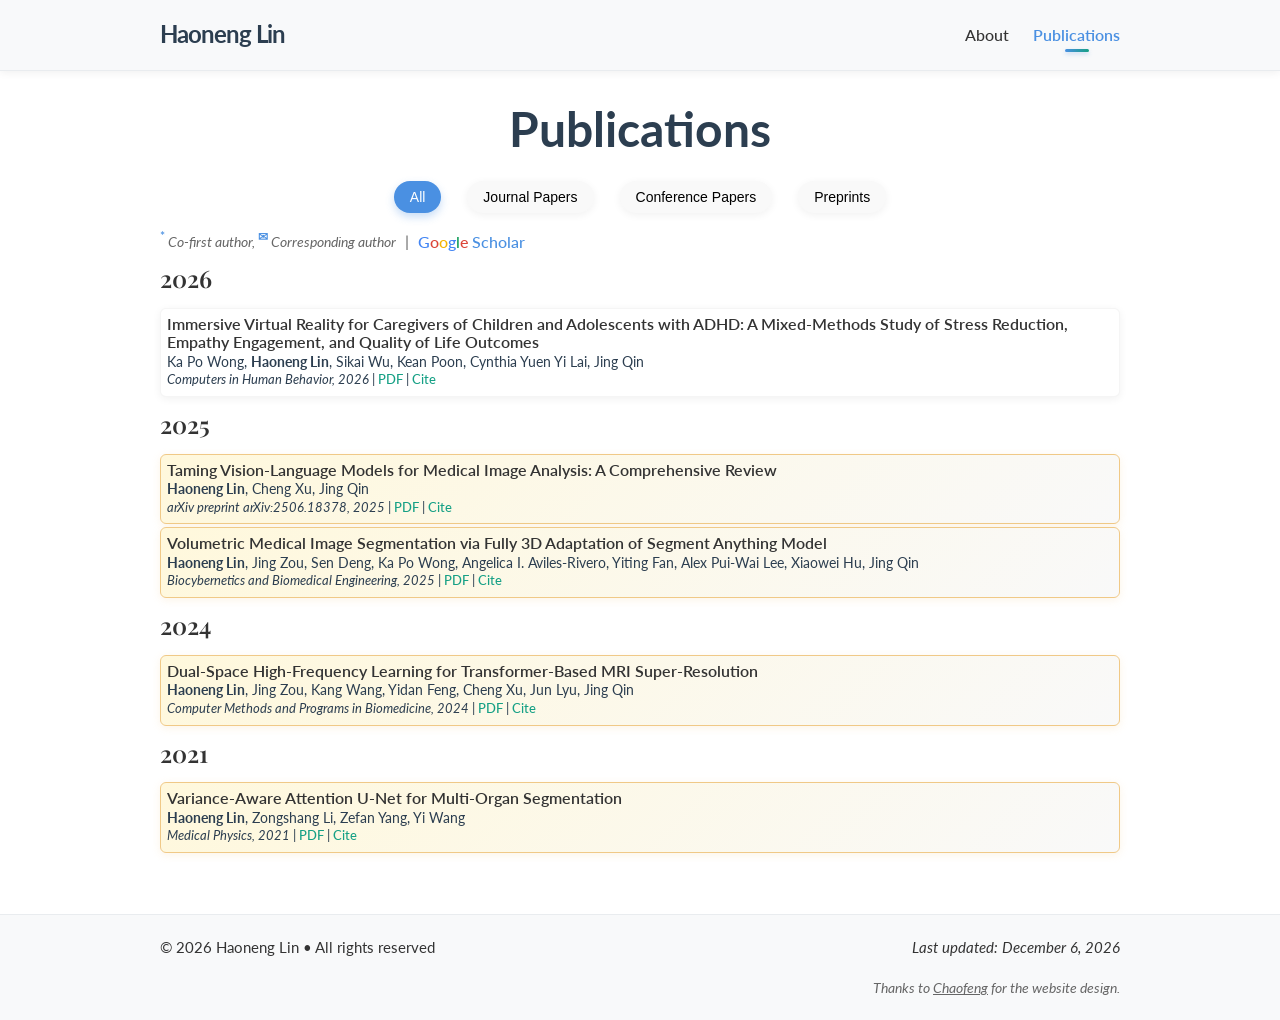
==== commit 3c1fc34c: "Update publications.html" ====
--- a/publications.html
+++ b/publications.html
@@ -4,6 +4,7 @@
     <meta charset="UTF-8">
     <meta name="viewport" content="width=device-width, initial-scale=1.0">
     <title>Haoneng Lin - Publications</title>
+    <link rel="icon" type="image/jpeg" href="images/site/me.jpg">
     <link rel="stylesheet" href="css/main.css">
     <link rel="stylesheet" href="css/publications.css">
     <link rel="stylesheet" href="https://cdnjs.cloudflare.com/ajax/libs/font-awesome/6.0.0/css/all.min.css">
--- a/css/main.css
+++ b/css/main.css
@@ -597,6 +597,27 @@
   font-style: italic;
 }
 
+.footer-credit-row {
+  margin-top: 4px;
+  text-align: right;
+}
+
+.footer-credit {
+  margin: 0;
+  font-size: 0.85em;
+  color: var(--light-text-color);
+  font-style: italic;
+}
+
+.footer-credit a {
+  color: inherit;
+  text-decoration: underline;
+}
+
+.footer-credit a:hover {
+  color: var(--primary-color);
+}
+
 /* 响应式设计 */
 @media screen and (max-width: 900px) {
   .profile {
@@ -1910,4 +1931,4 @@
   .stat-item i {
     font-size: 2em;
   }
-}+}
